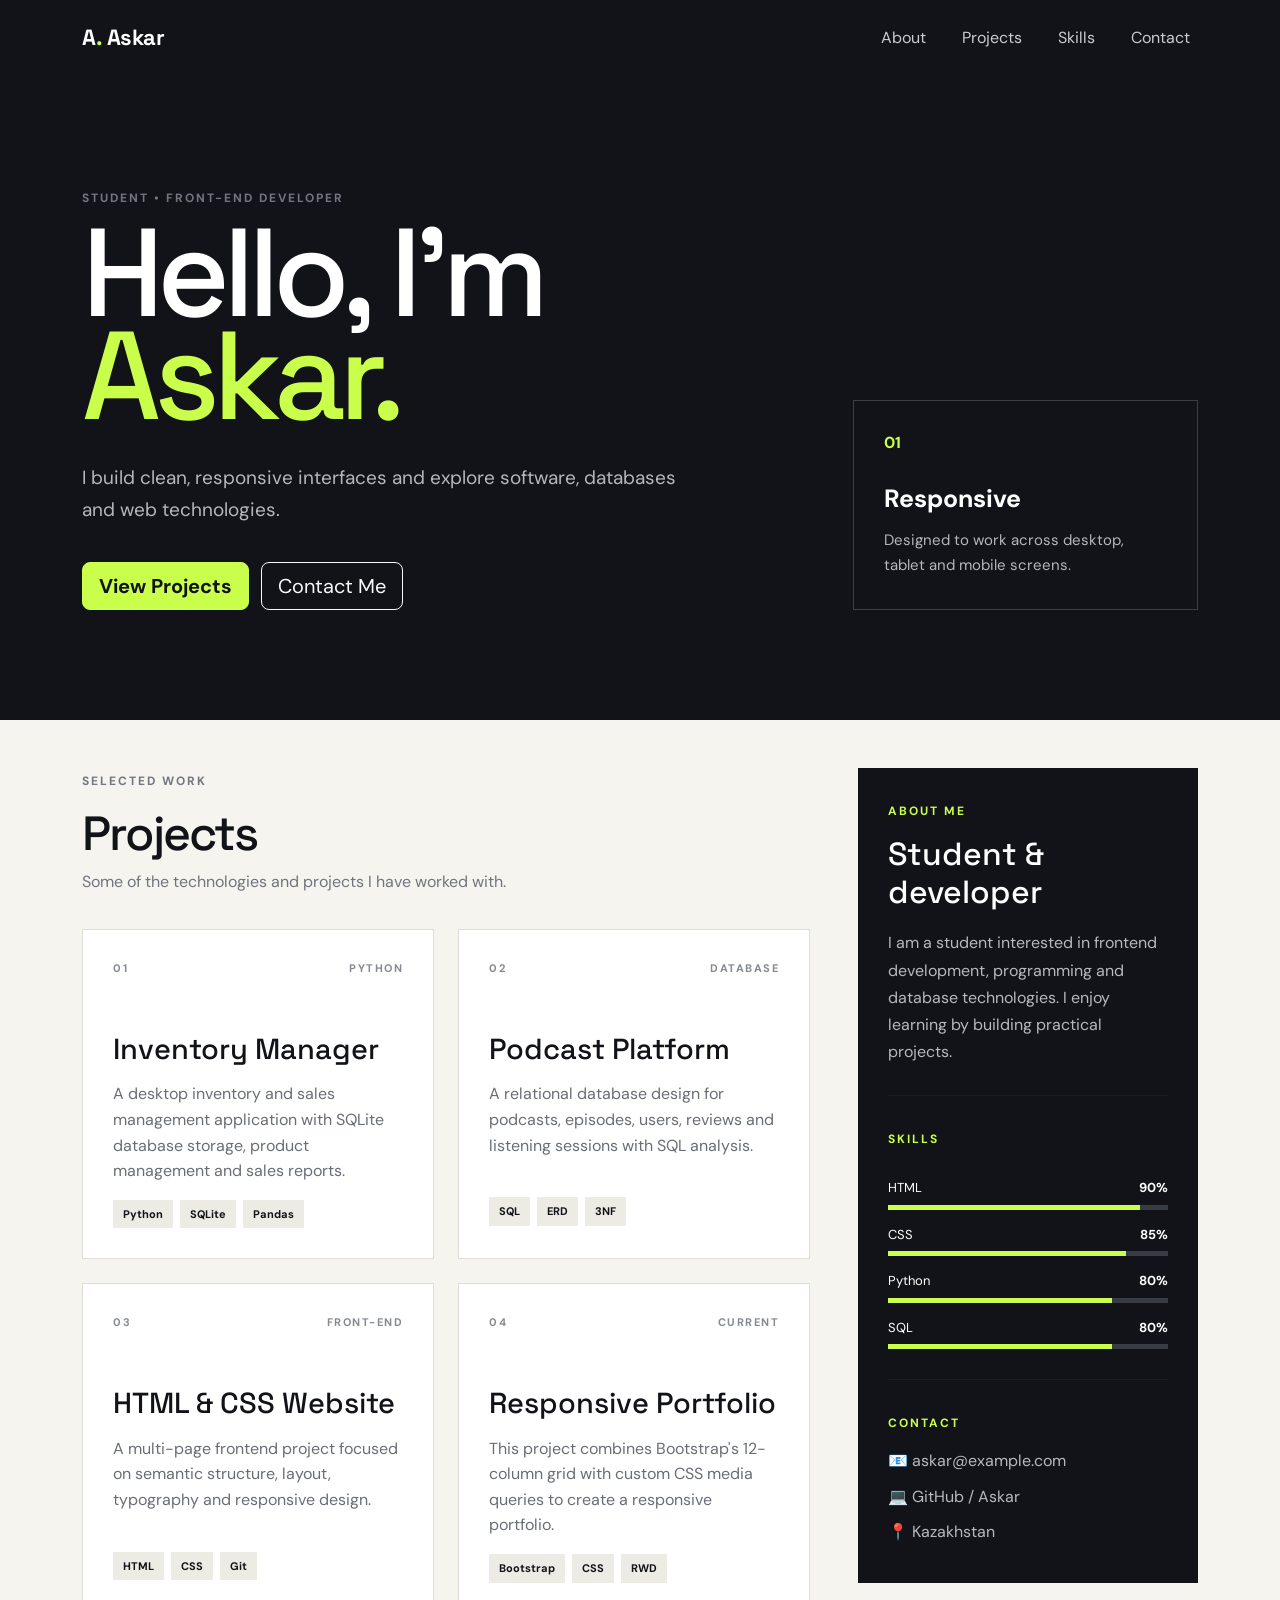
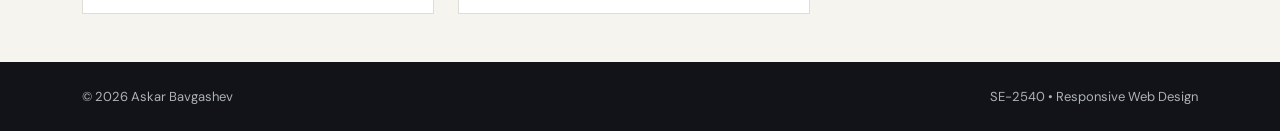
==== portfolio.html @ b1359edb "first commit" ====
<!DOCTYPE html>
<html lang="en">
<head>
  <meta charset="UTF-8">
  <meta name="viewport" content="width=device-width, initial-scale=1.0">
  <title>Askar | Responsive Portfolio</title>
  <link href="https://cdn.jsdelivr.net/npm/bootstrap@5.3.3/dist/css/bootstrap.min.css" rel="stylesheet">
  <link rel="stylesheet" href="css/style.css">
</head>
<body class="portfolio-page">

  <nav class="navbar navbar-expand-lg navbar-dark site-nav sticky-top">
    <div class="container">
      <a class="navbar-brand fw-bold" href="portfolio.html">A<span>.</span> Askar</a>
      <button class="navbar-toggler" type="button" data-bs-toggle="collapse"
              data-bs-target="#mainNav" aria-controls="mainNav"
              aria-expanded="false" aria-label="Toggle navigation">
        <span class="navbar-toggler-icon"></span>
      </button>
      <div class="collapse navbar-collapse" id="mainNav">
        <ul class="navbar-nav ms-auto">
          <li class="nav-item"><a class="nav-link" href="#about">About</a></li>
          <li class="nav-item"><a class="nav-link" href="#projects">Projects</a></li>
          <li class="nav-item"><a class="nav-link" href="#skills">Skills</a></li>
          <li class="nav-item"><a class="nav-link" href="#contact">Contact</a></li>
        </ul>
      </div>
    </div>
  </nav>

  <header class="portfolio-hero">
    <div class="container">
      <div class="hero-grid">
        <div>
          <span class="eyebrow">STUDENT • FRONT-END DEVELOPER</span>
          <h1>Hello, I'm<br><span>Askar.</span></h1>
          <p>
            I build clean, responsive interfaces and explore software,
            databases and web technologies.
          </p>
          <div class="hero-actions">
            <a href="#projects" class="btn btn-primary btn-lg">View Projects</a>
            <a href="#contact" class="btn btn-outline-light btn-lg">Contact Me</a>
          </div>
        </div>
        <div class="hero-stat">
          <span>01</span>
          <strong>Responsive</strong>
          <p>Designed to work across desktop, tablet and mobile screens.</p>
        </div>
      </div>
    </div>
  </header>

  <main class="container py-5">
    <div class="row g-5">

      <section class="col-12 col-lg-8" id="projects">
        <div class="section-title">
          <span class="eyebrow">SELECTED WORK</span>
          <h2>Projects</h2>
          <p>Some of the technologies and projects I have worked with.</p>
        </div>

        <div class="row g-4">
          <div class="col-12 col-md-6">
            <article class="portfolio-card">
              <div class="portfolio-card-top"><span>01</span><span>PYTHON</span></div>
              <h3>Inventory Manager</h3>
              <p>
                A desktop inventory and sales management application with
                SQLite database storage, product management and sales reports.
              </p>
              <div class="tags"><span>Python</span><span>SQLite</span><span>Pandas</span></div>
            </article>
          </div>

          <div class="col-12 col-md-6">
            <article class="portfolio-card">
              <div class="portfolio-card-top"><span>02</span><span>DATABASE</span></div>
              <h3>Podcast Platform</h3>
              <p>
                A relational database design for podcasts, episodes, users,
                reviews and listening sessions with SQL analysis.
              </p>
              <div class="tags"><span>SQL</span><span>ERD</span><span>3NF</span></div>
            </article>
          </div>

          <div class="col-12 col-md-6">
            <article class="portfolio-card">
              <div class="portfolio-card-top"><span>03</span><span>FRONT-END</span></div>
              <h3>HTML & CSS Website</h3>
              <p>
                A multi-page frontend project focused on semantic structure,
                layout, typography and responsive design.
              </p>
              <div class="tags"><span>HTML</span><span>CSS</span><span>Git</span></div>
            </article>
          </div>

          <div class="col-12 col-md-6">
            <article class="portfolio-card">
              <div class="portfolio-card-top"><span>04</span><span>CURRENT</span></div>
              <h3>Responsive Portfolio</h3>
              <p>
                This project combines Bootstrap's 12-column grid with custom
                CSS media queries to create a responsive portfolio.
              </p>
              <div class="tags"><span>Bootstrap</span><span>CSS</span><span>RWD</span></div>
            </article>
          </div>
        </div>
      </section>

      <aside class="col-12 col-lg-4">
        <div class="portfolio-sidebar">
          <section id="about">
            <span class="eyebrow">ABOUT ME</span>
            <h2>Student & developer</h2>
            <p>
              I am a student interested in frontend development, programming
              and database technologies. I enjoy learning by building practical
              projects.
            </p>
          </section>

          <hr>

          <section id="skills">
            <span class="eyebrow">SKILLS</span>
            <div class="skill-list">
              <div><span>HTML</span><strong>90%</strong></div>
              <div class="skill-bar"><i style="width:90%"></i></div>
              <div><span>CSS</span><strong>85%</strong></div>
              <div class="skill-bar"><i style="width:85%"></i></div>
              <div><span>Python</span><strong>80%</strong></div>
              <div class="skill-bar"><i style="width:80%"></i></div>
              <div><span>SQL</span><strong>80%</strong></div>
              <div class="skill-bar"><i style="width:80%"></i></div>
            </div>
          </section>

          <hr>

          <section id="contact">
            <span class="eyebrow">CONTACT</span>
            <p class="contact-line">📧 askar@example.com</p>
            <p class="contact-line">💻 GitHub / Askar</p>
            <p class="contact-line">📍 Kazakhstan</p>
          </section>
        </div>
      </aside>

    </div>
  </main>

  <footer class="portfolio-footer">
    <div class="container d-flex justify-content-between align-items-center">
      <span>© 2026 Askar Bavgashev</span>
      <span>SE-2540 • Responsive Web Design</span>
    </div>
  </footer>

  <script src="https://cdn.jsdelivr.net/npm/bootstrap@5.3.3/dist/js/bootstrap.bundle.min.js"></script>
</body>
</html>
---- css/style.css ----
@import url('https://fonts.googleapis.com/css2?family=DM+Sans:wght@400;500;600;700&family=Space+Grotesk:wght@500;600;700&display=swap');

:root {
  --dark: #111318;
  --dark-soft: #1a1d24;
  --paper: #f5f4ef;
  --white: #ffffff;
  --accent: #c9ff4a;
  --muted: #70747e;
  --border: #deded7;
}

* {
  box-sizing: border-box;
}

html {
  scroll-behavior: smooth;
}

body {
  margin: 0;
  background: var(--paper);
  color: var(--dark);
  font-family: "DM Sans", Arial, sans-serif;
}

h1, h2, h3, .navbar-brand {
  font-family: "Space Grotesk", Arial, sans-serif;
}

.site-nav {
  background: var(--dark);
  padding: 16px 0;
}

.site-nav .navbar-brand {
  font-size: 22px;
  letter-spacing: -0.5px;
}

.site-nav .navbar-brand span,
.assignment-hero h1 span,
.typography-demo h1 span,
.task-intro h1 span,
.navbar-demo h1 span,
.portfolio-hero h1 span {
  color: var(--accent);
}

.site-nav .nav-link {
  margin-left: 20px;
  color: #c9cbd0;
}

.site-nav .nav-link:hover,
.site-nav .nav-link.active {
  color: var(--accent);
}

.eyebrow {
  display: inline-block;
  margin-bottom: 15px;
  font-size: 12px;
  font-weight: 700;
  letter-spacing: 2px;
  color: #727680;
}

.assignment-hero {
  min-height: 520px;
  display: flex;
  align-items: center;
  background: var(--dark);
  color: white;
  padding: 80px 0;
}

.assignment-hero h1 {
  margin: 0;
  font-size: clamp(54px, 9vw, 110px);
  line-height: .9;
  letter-spacing: -5px;
}

.assignment-hero p {
  margin: 30px 0;
  color: #aeb1b8;
  font-size: 20px;
}

.section-title {
  margin-bottom: 35px;
}

.section-title h2 {
  margin: 0 0 8px;
  font-size: 42px;
  letter-spacing: -2px;
}

.section-title p {
  color: var(--muted);
}

.task-card {
  min-height: 240px;
  display: block;
  position: relative;
  padding: 30px;
  border: 1px solid var(--border);
  background: white;
  color: var(--dark);
  text-decoration: none;
  transition: .25s ease;
}

.task-card:hover {
  color: var(--dark);
  transform: translateY(-5px);
  border-color: var(--dark);
}

.task-card.featured-task {
  background: var(--dark);
  color: white;
}

.task-card.featured-task:hover {
  color: white;
}

.task-number {
  font-size: 13px;
  font-weight: 700;
  color: #92959d;
}

.task-card h3 {
  margin: 30px 0 12px;
  font-size: 25px;
}

.task-card p {
  max-width: 430px;
  color: #70747e;
  line-height: 1.6;
}

.featured-task p {
  color: #aeb1b8;
}

.task-link {
  position: absolute;
  bottom: 25px;
  font-weight: 700;
  font-size: 14px;
}

.simple-footer {
  padding: 25px;
  background: var(--dark);
  color: #aeb1b8;
  text-align: center;
  font-size: 14px;
}

/* Shared task pages */
.mini-nav {
  display: flex;
  justify-content: space-between;
  padding: 22px max(20px, calc((100% - 1140px) / 2));
  background: var(--dark);
}

.mini-nav a {
  color: white;
  text-decoration: none;
  font-weight: 600;
}

.mini-nav a:hover {
  color: var(--accent);
}

.task-intro {
  margin-bottom: 50px;
}

.task-intro h1 {
  font-size: clamp(48px, 7vw, 82px);
  line-height: .95;
  letter-spacing: -4px;
}

.task-intro p {
  color: var(--muted);
  font-size: 18px;
}

/* Task 0 */
.typography-demo {
  max-width: 1000px;
  margin: 30px auto;
  padding: 60px;
  background: white;
  border: 1px solid var(--border);
}

.typography-demo h1 {
  font-size: 72px;
  line-height: .95;
  letter-spacing: -4px;
}

.lead-text {
  max-width: 760px;
  margin: 30px 0 60px;
  color: #60646d;
  font-size: 22px;
  line-height: 1.6;
}

.type-samples {
  display: grid;
  grid-template-columns: 1fr 1fr;
  gap: 40px;
}

.type-samples article {
  padding-top: 25px;
  border-top: 2px solid var(--dark);
}

.sample-label {
  font-size: 11px;
  font-weight: 700;
  letter-spacing: 1.5px;
  color: #888c94;
}

.type-samples h2 {
  margin-top: 20px;
  font-size: 34px;
  line-height: 1.1;
}

.type-samples p {
  margin-top: 20px;
  color: #60646d;
  line-height: 1.7;
}

.breakpoint-note,
.layout-explanation,
.grid-visual {
  margin-top: 35px;
  padding: 18px;
  background: #ecebe4;
  font-size: 13px;
  color: #555960;
}

/* Task 1 */
.responsive-cards {
  display: flex;
  flex-wrap: wrap;
  gap: 20px;
}

.responsive-card {
  flex: 1 1 calc(33.333% - 14px);
  min-height: 330px;
  padding: 32px;
  color: white;
  display: flex;
  flex-direction: column;
  justify-content: flex-end;
}

.card-one { background: #252932; }
.card-two { background: #393e49; }
.card-three { background: #515764; }

.card-icon {
  margin-bottom: auto;
  font-family: "Space Grotesk";
  font-size: 20px;
  color: var(--accent);
}

.responsive-card h2 {
  font-size: 36px;
}

.responsive-card p {
  color: #d4d6da;
  line-height: 1.6;
}

.responsive-card > span {
  margin-top: 15px;
  font-size: 11px;
  font-weight: 700;
  letter-spacing: 1.5px;
}

/* Task 2 */
.bootstrap-services .service-card {
  height: 100%;
  padding: 35px;
  background: white;
  border: 1px solid var(--border);
  transition: .25s ease;
}

.service-card:hover {
  transform: translateY(-5px);
}

.service-icon {
  color: #7b8089;
  font-weight: 700;
  margin-bottom: 50px;
}

.service-card h2 {
  font-size: 34px;
}

.service-card p {
  color: #666a72;
  line-height: 1.7;
}

.service-meta {
  margin-top: 35px;
  padding-top: 15px;
  border-top: 1px solid var(--border);
  font-family: monospace;
  font-size: 12px;
  color: #888c94;
}

.grid-visual {
  display: flex;
  justify-content: space-between;
  gap: 15px;
}

/* Task 3 */
.navbar-demo {
  min-height: calc(100vh - 74px);
  padding: 100px 0;
  background: var(--dark);
  color: white;
}

.navbar-demo h1 {
  font-size: clamp(55px, 9vw, 100px);
  line-height: .9;
  letter-spacing: -5px;
}

.navbar-demo > .container > p {
  max-width: 600px;
  margin: 35px 0 70px;
  color: #aeb1b8;
  font-size: 19px;
  line-height: 1.7;
}

.navbar-features > div > div {
  height: 100%;
  padding: 28px;
  border: 1px solid #383c45;
}

.navbar-features strong {
  color: var(--accent);
}

.navbar-features h2 {
  margin-top: 30px;
}

.navbar-features p {
  color: #aeb1b8;
}

/* Task 4 */
.portfolio-page {
  background: var(--paper);
}

.portfolio-hero {
  padding: 110px 0;
  background: var(--dark);
  color: white;
}

.hero-grid {
  display: grid;
  grid-template-columns: 2fr 1fr;
  gap: 80px;
  align-items: end;
}

.portfolio-hero h1 {
  font-size: clamp(65px, 10vw, 125px);
  line-height: .82;
  letter-spacing: -7px;
}

.portfolio-hero p {
  max-width: 620px;
  margin: 35px 0;
  color: #b4b7be;
  font-size: 19px;
  line-height: 1.7;
}

.hero-actions {
  display: flex;
  gap: 12px;
}

.btn-primary {
  background: var(--accent);
  border-color: var(--accent);
  color: var(--dark);
  font-weight: 700;
}

.btn-primary:hover {
  background: white;
  border-color: white;
  color: var(--dark);
}

.hero-stat {
  padding: 30px;
  border: 1px solid #3b3e47;
}

.hero-stat span {
  color: var(--accent);
  font-weight: 700;
}

.hero-stat strong {
  display: block;
  margin: 25px 0 10px;
  font-size: 25px;
}

.hero-stat p {
  margin: 0;
  font-size: 15px;
}

.portfolio-page .section-title h2 {
  font-size: 48px;
}

.portfolio-card {
  height: 100%;
  padding: 30px;
  background: white;
  border: 1px solid var(--border);
  transition: .25s ease;
}

.portfolio-card:hover {
  transform: translateY(-5px);
}

.portfolio-card-top {
  display: flex;
  justify-content: space-between;
  color: #858991;
  font-size: 11px;
  font-weight: 700;
  letter-spacing: 1.5px;
}

.portfolio-card h3 {
  margin: 55px 0 15px;
  font-size: 29px;
}

.portfolio-card p {
  min-height: 100px;
  color: #696d75;
  line-height: 1.6;
}

.tags {
  display: flex;
  flex-wrap: wrap;
  gap: 7px;
}

.tags span {
  padding: 6px 10px;
  background: #ecebe4;
  font-size: 11px;
  font-weight: 700;
}

.portfolio-sidebar {
  position: sticky;
  top: 100px;
  padding: 30px;
  background: var(--dark);
  color: white;
}

.portfolio-sidebar h2 {
  margin-bottom: 18px;
}

.portfolio-sidebar p {
  color: #b6b9c0;
  line-height: 1.7;
}

.portfolio-sidebar hr {
  margin: 30px 0;
  border-color: #393d45;
}

.portfolio-sidebar .eyebrow {
  color: var(--accent);
}

.skill-list > div:not(.skill-bar) {
  display: flex;
  justify-content: space-between;
  margin-top: 15px;
  font-size: 13px;
}

.skill-bar {
  height: 5px;
  margin-top: 7px;
  background: #373b43;
}

.skill-bar i {
  display: block;
  height: 100%;
  background: var(--accent);
}

.contact-line {
  margin-bottom: 8px;
}

.portfolio-footer {
  padding: 25px 0;
  background: var(--dark);
  color: #aeb1b8;
  font-size: 13px;
}

/* Tablet */
@media (max-width: 991px) {
  .assignment-hero {
    min-height: 450px;
  }

  .assignment-hero h1 {
    font-size: 75px;
  }

  .typography-demo {
    padding: 45px;
  }

  .typography-demo h1 {
    font-size: 58px;
  }

  .responsive-card {
    flex-basis: calc(50% - 10px);
  }

  .responsive-card:last-child {
    flex-basis: 100%;
  }

  .grid-visual {
    flex-direction: column;
  }

  .hero-grid {
    grid-template-columns: 1fr;
    gap: 45px;
  }

  .portfolio-sidebar {
    position: static;
  }

  .portfolio-hero {
    padding: 80px 0;
  }
}

/* Mobile */
@media (max-width: 575px) {
  .site-nav {
    padding: 12px 0;
  }

  .site-nav .nav-link {
    margin-left: 0;
  }

  .assignment-hero {
    min-height: 430px;
    padding: 60px 0;
  }

  .assignment-hero h1 {
    font-size: 55px;
    letter-spacing: -3px;
  }

  .assignment-hero p {
    font-size: 17px;
  }

  .section-title h2 {
    font-size: 35px;
  }

  .task-card {
    min-height: 220px;
  }

  .task-intro h1 {
    font-size: 52px;
    letter-spacing: -3px;
  }

  .typography-demo {
    padding: 28px 22px;
  }

  .typography-demo h1 {
    font-size: 40px;
    letter-spacing: -2px;
  }

  .lead-text {
    font-size: 17px;
  }

  .type-samples {
    grid-template-columns: 1fr;
    gap: 30px;
  }

  .type-samples h2 {
    font-size: 27px;
  }

  .responsive-cards {
    flex-direction: column;
  }

  .responsive-card,
  .responsive-card:last-child {
    flex-basis: 100%;
    min-height: 280px;
  }

  .navbar-demo {
    padding: 70px 0;
  }

  .navbar-demo h1 {
    font-size: 58px;
    letter-spacing: -3px;
  }

  .portfolio-hero {
    padding: 70px 0;
  }

  .portfolio-hero h1 {
    font-size: 65px;
    letter-spacing: -4px;
  }

  .hero-actions {
    flex-direction: column;
  }

  .hero-actions .btn {
    width: 100%;
  }

  .portfolio-page .section-title h2 {
    font-size: 40px;
  }

  .portfolio-card h3 {
    margin-top: 40px;
  }

  .portfolio-card p {
    min-height: auto;
  }

  .portfolio-footer .container {
    flex-direction: column;
    gap: 8px;
    text-align: center;
  }
}
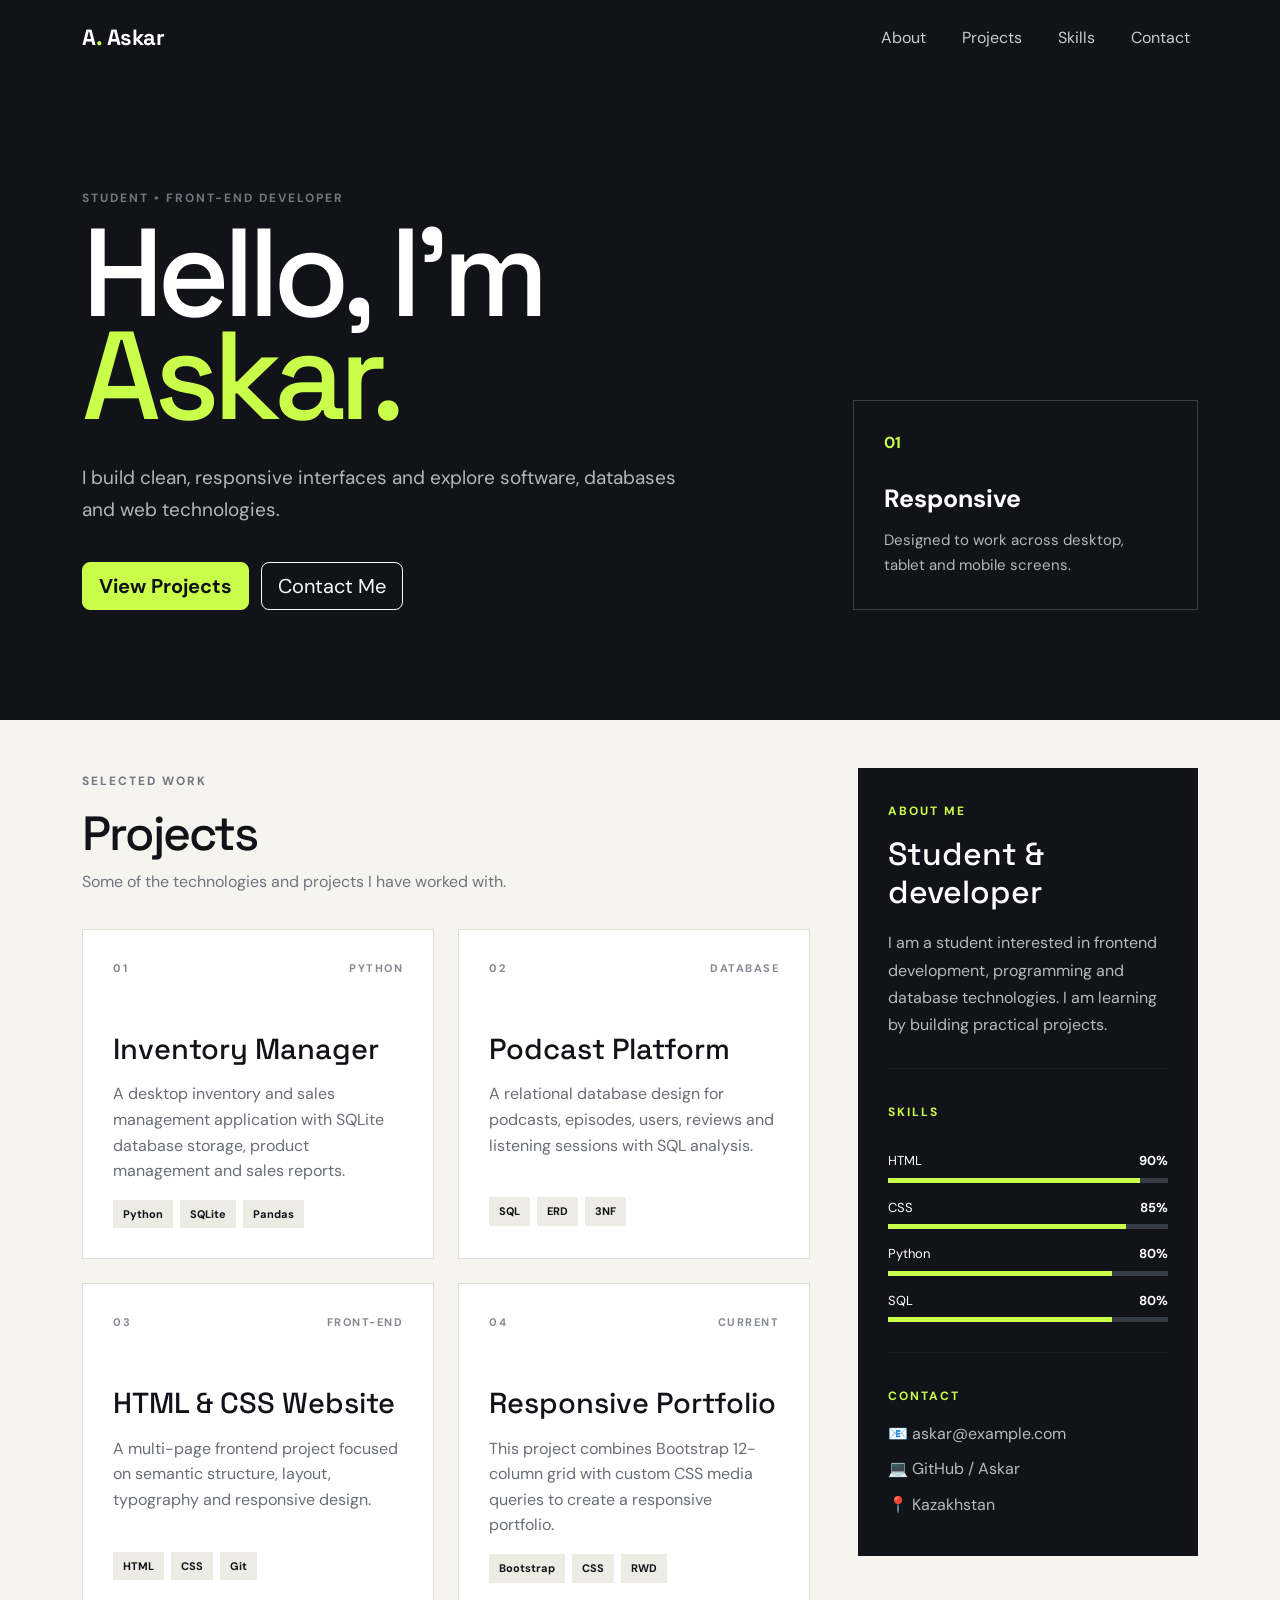
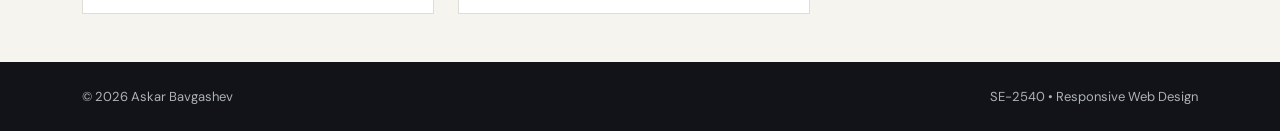
==== commit ab0f1adb: "bug fixes with text" ====
--- a/portfolio.html
+++ b/portfolio.html
@@ -104,7 +104,7 @@
               <div class="portfolio-card-top"><span>04</span><span>CURRENT</span></div>
               <h3>Responsive Portfolio</h3>
               <p>
-                This project combines Bootstrap's 12-column grid with custom
+                This project combines Bootstrap 12-column grid with custom
                 CSS media queries to create a responsive portfolio.
               </p>
               <div class="tags"><span>Bootstrap</span><span>CSS</span><span>RWD</span></div>
@@ -120,7 +120,7 @@
             <h2>Student & developer</h2>
             <p>
               I am a student interested in frontend development, programming
-              and database technologies. I enjoy learning by building practical
+              and database technologies. I am learning by building practical
               projects.
             </p>
           </section>
